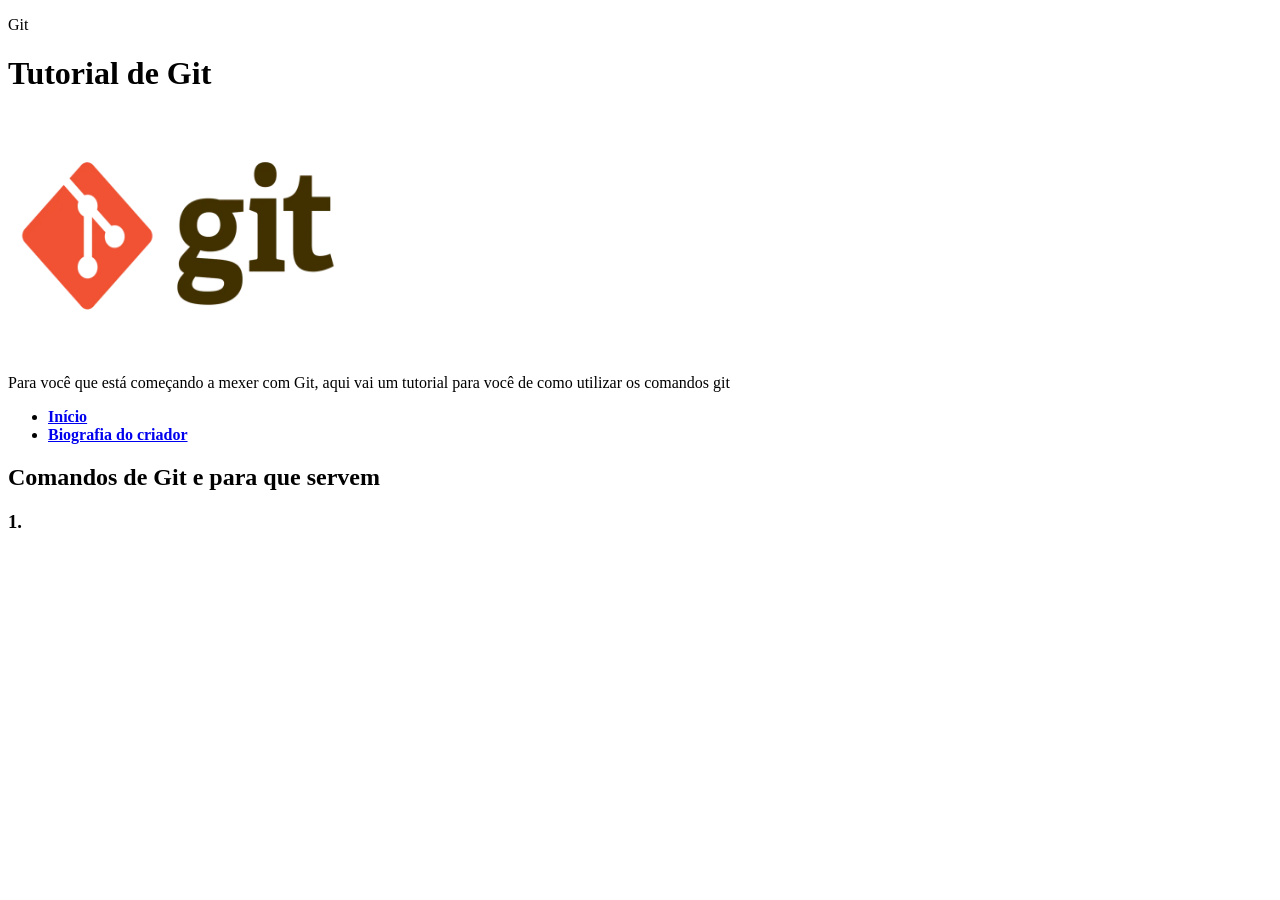
==== index.html @ bdd1e659 "Criação inicial da página index.html" ====
<!DOCTYPE html>
<html lang="pt-br">
<head>
    <meta charset="UTF-8">
    <meta name="viewport" content="width=device-width, initial-scale=1.0">
    <title>Tutorial de Git | Início</title>
    <link rel="stylesheet" href="./style/style.css">
</head>
<body>
    <header class="cabecalho">
        <div class="container">
            <p class="etiqueta">Git</p>

            <h1>Tutorial de Git</h1>
            <div class="container-imagens">
                <img src="./img/git.jpg" alt="Foto de Git" width="340" height="240">
            </div>

            <p class="subtitulo">
                Para você que está começando a mexer com Git, aqui vai um tutorial para você de como utilizar os comandos git
            </p>

            <nav class="menu-principal">
                <ul class="menu-lista">
                    <li><strong><a class="menu-link" href="./index.html">Início</a></strong></li>
                    <li><strong><a class="menu-link" href="./pages/biografia.html">Biografia do criador</a></strong></li>
                </ul>
            </nav>
        </div>
    </header>

    <main>
        <section class="secao-dicas">
            <div class="container">
                <h2 class="titulo-secao">Comandos de Git e para que servem</h2>

                <div class="grade-cards">
                    <article class="card">
                        <h3>1. </h3>
                    </article>
                </div>
            </div>
        </section>
    </main>

    
</body>
</html>
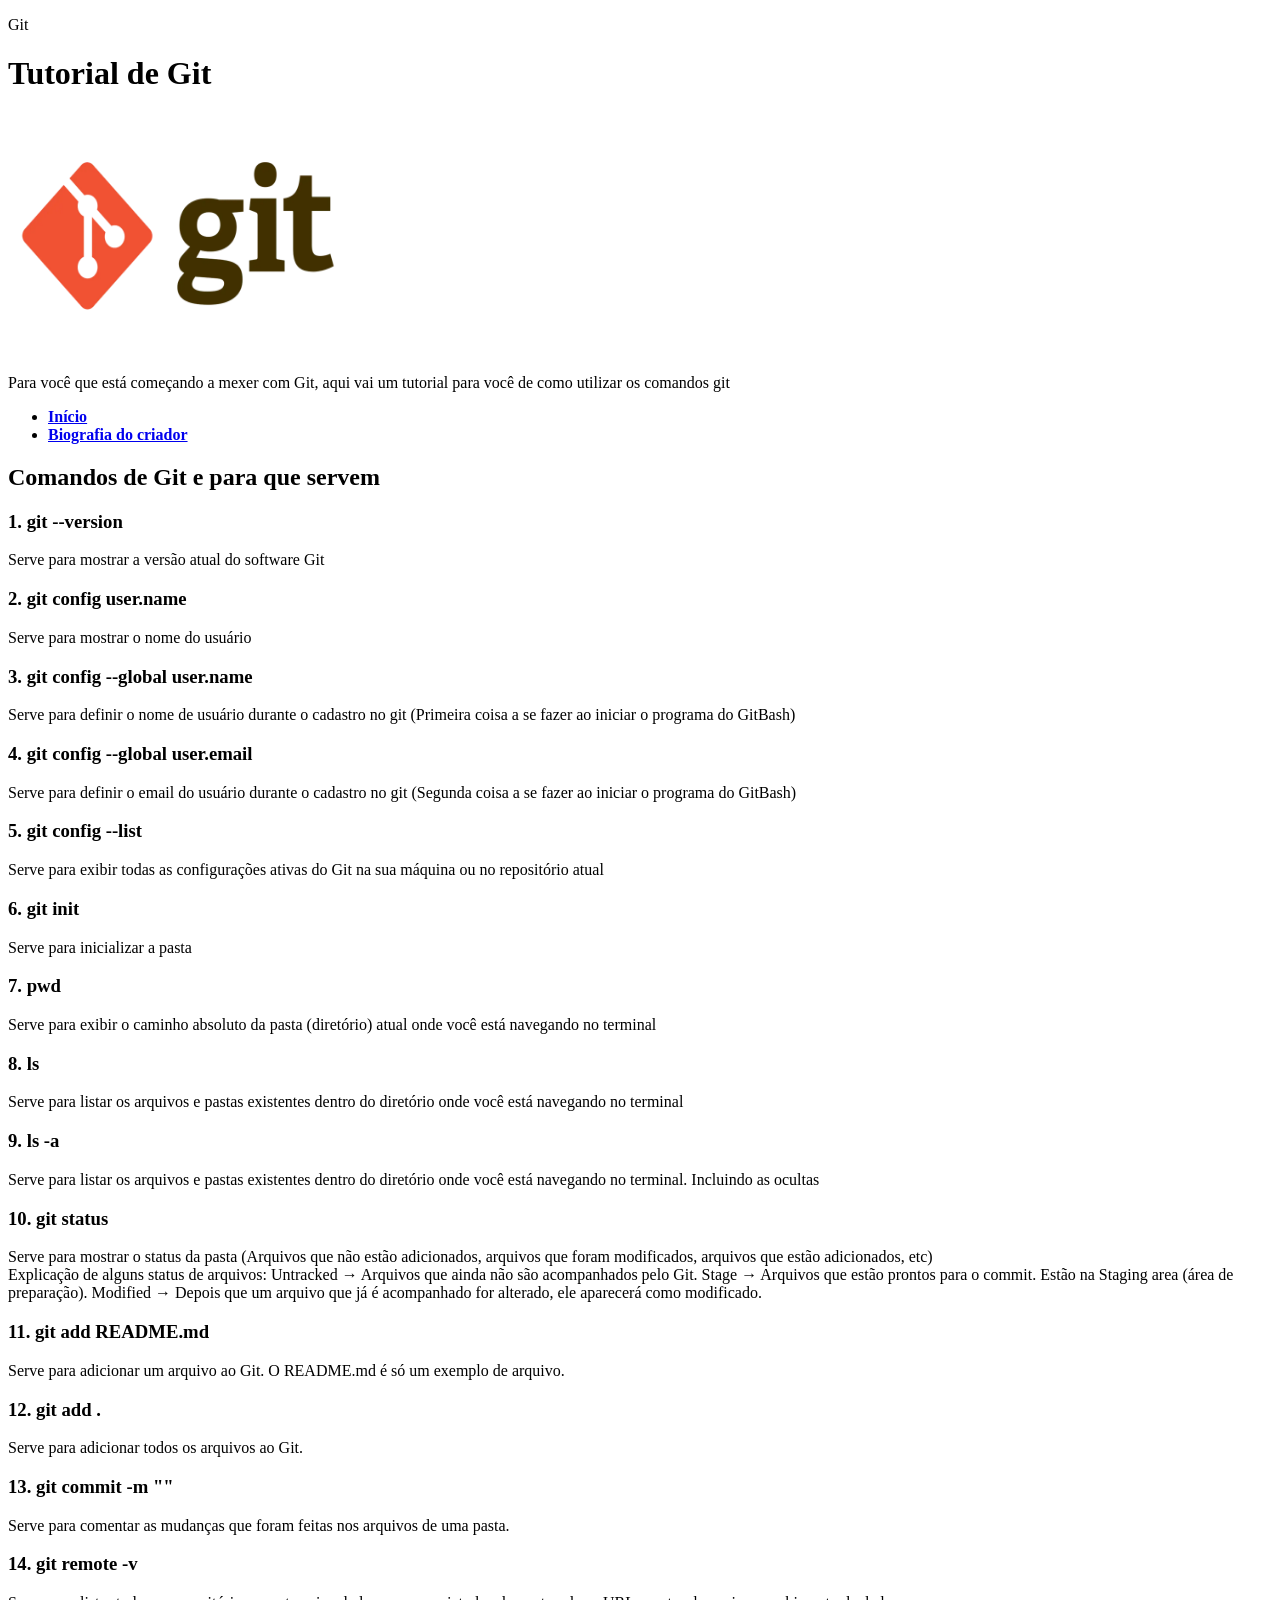
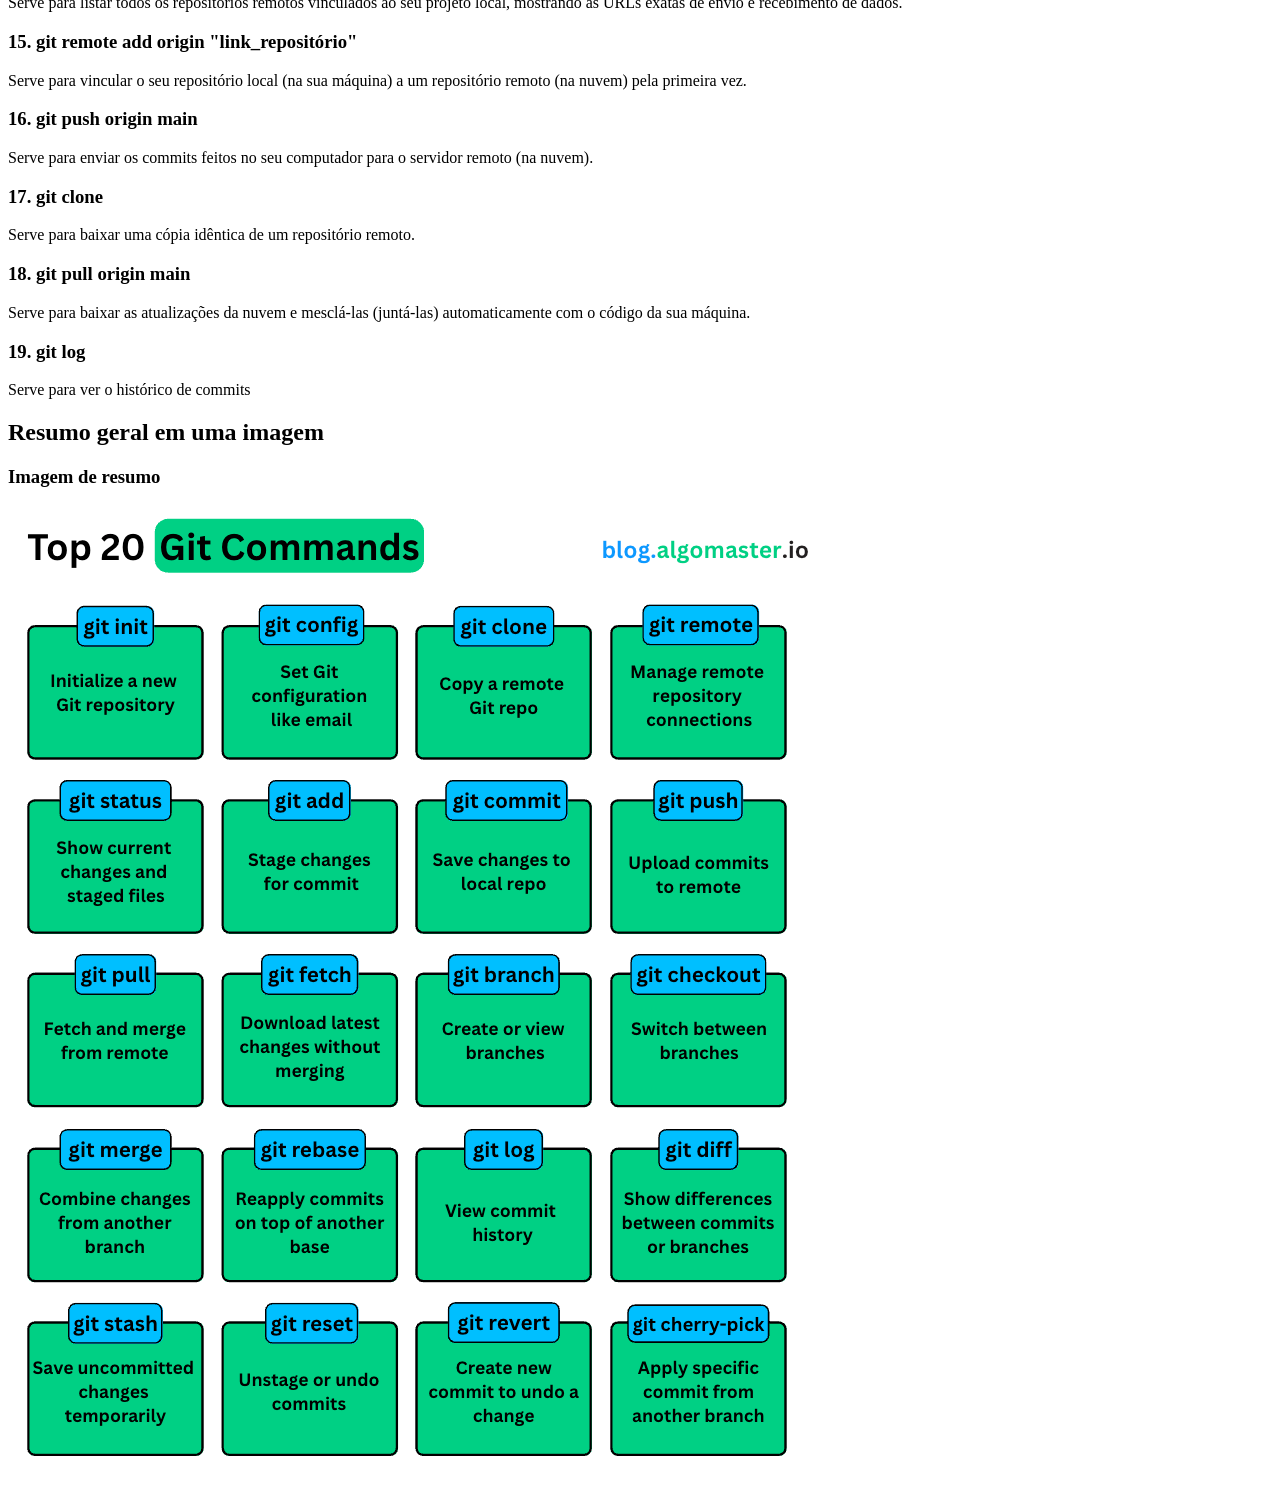
==== commit 0b68da75: "Terminação da página index.html. Adição da imagem resumo.jpg na página img. Criação sem conteúdo (ai" ====
--- a/index.html
+++ b/index.html
@@ -36,7 +36,113 @@
 
                 <div class="grade-cards">
                     <article class="card">
-                        <h3>1. </h3>
+                        <h3>1. git --version</h3>
+                        <p>Serve para mostrar a versão atual do software Git</p>
+                    </article>
+
+                    <article class="card">
+                        <h3>2. git config user.name</h3>
+                        <p>Serve para mostrar o nome do usuário</p>
+                    </article>
+
+                    <article class="card">
+                        <h3>3. git config --global user.name</h3>
+                        <p>Serve para definir o nome de usuário durante o cadastro no git (Primeira coisa a se fazer ao iniciar o programa do GitBash)</p>
+                    </article>
+
+                    <article class="card">
+                        <h3>4. git config --global user.email</h3>
+                        <p>Serve para definir o email do usuário durante o cadastro no git (Segunda coisa a se fazer ao iniciar o programa do GitBash)</p>
+                    </article>
+
+                    <article class="card">
+                        <h3>5. git config --list</h3>
+                        <p>Serve para exibir todas as configurações ativas do Git na sua máquina ou no repositório atual</p>
+                    </article>
+
+                    <article class="card">
+                        <h3>6. git init</h3>
+                        <p>Serve para inicializar a pasta</p>
+                    </article>
+
+                    <article class="card">
+                        <h3>7. pwd</h3>
+                        <p>Serve para exibir o caminho absoluto da pasta (diretório) atual onde você está navegando no terminal</p>
+                    </article>
+
+                    <article class="card">
+                        <h3>8. ls</h3>
+                        <p>Serve para listar os arquivos e pastas existentes dentro do diretório onde você está navegando no terminal</p>
+                    </article>
+
+                    <article class="card">
+                        <h3>9. ls -a</h3>
+                        <p>Serve para listar os arquivos e pastas existentes dentro do diretório onde você está navegando no terminal. Incluindo as ocultas</p>
+                    </article>
+
+                    <article class="card">
+                        <h3>10. git status</h3>
+                        <p>
+                            Serve para mostrar o status da pasta (Arquivos que não estão adicionados, arquivos que foram modificados, arquivos que estão adicionados, etc)
+                            <br>
+                            Explicação de alguns status de arquivos: 
+                            Untracked → Arquivos que ainda não são acompanhados pelo Git.
+                            Stage → Arquivos que estão prontos para o commit. Estão na Staging area (área de preparação).
+                            Modified → Depois que um arquivo que já é acompanhado for alterado, ele aparecerá como modificado.
+                        </p>
+                    </article>
+
+                    <article class="card">
+                        <h3>11. git add README.md</h3>
+                        <p>Serve para adicionar um arquivo ao Git. O README.md é só um exemplo de arquivo.</p>
+                    </article>
+
+                    <article class="card">
+                        <h3>12. git add .</h3>
+                        <p>Serve para adicionar todos os arquivos ao Git.</p>
+                    </article>
+
+                    <article class="card">
+                        <h3>13. git commit -m ""</h3>
+                        <p>Serve para comentar as mudanças que foram feitas nos arquivos de uma pasta.</p>
+                    </article>
+
+                    <article class="card">
+                        <h3>14. git remote -v</h3>
+                        <p>Serve para listar todos os repositórios remotos vinculados ao seu projeto local, mostrando as URLs exatas de envio e recebimento de dados.</p>
+                    </article>
+
+                    <article class="card">
+                        <h3>15. git remote add origin "link_repositório"</h3>
+                        <p>Serve para vincular o seu repositório local (na sua máquina) a um repositório remoto (na nuvem) pela primeira vez.</p>
+                    </article>
+
+                    <article class="card">
+                        <h3>16. git push origin main</h3>
+                        <p>Serve para enviar os commits feitos no seu computador para o servidor remoto (na nuvem).</p>
+                    </article>
+
+                    <article class="card">
+                        <h3>17. git clone</h3>
+                        <p>Serve para baixar uma cópia idêntica de um repositório remoto.</p>
+                    </article>
+
+                    <article class="card">
+                        <h3>18. git pull origin main</h3>
+                        <p>Serve para baixar as atualizações da nuvem e mesclá-las (juntá-las) automaticamente com o código da sua máquina.</p>
+                    </article>
+
+                    <article class="card">
+                        <h3>19. git log</h3>
+                        <p>Serve para ver o histórico de commits</p>
+                    </article>
+                </div>
+                
+                <h2>Resumo geral em uma imagem</h2>
+                <div class="grade-cards-image">
+                    <article class="card-image">
+                        <h3>Imagem de resumo</h3>
+                        <img src="./img/resumo.jpg" alt="Imagem de resumo sobre alguns comandos de git">
                     </article>
                 </div>
             </div>
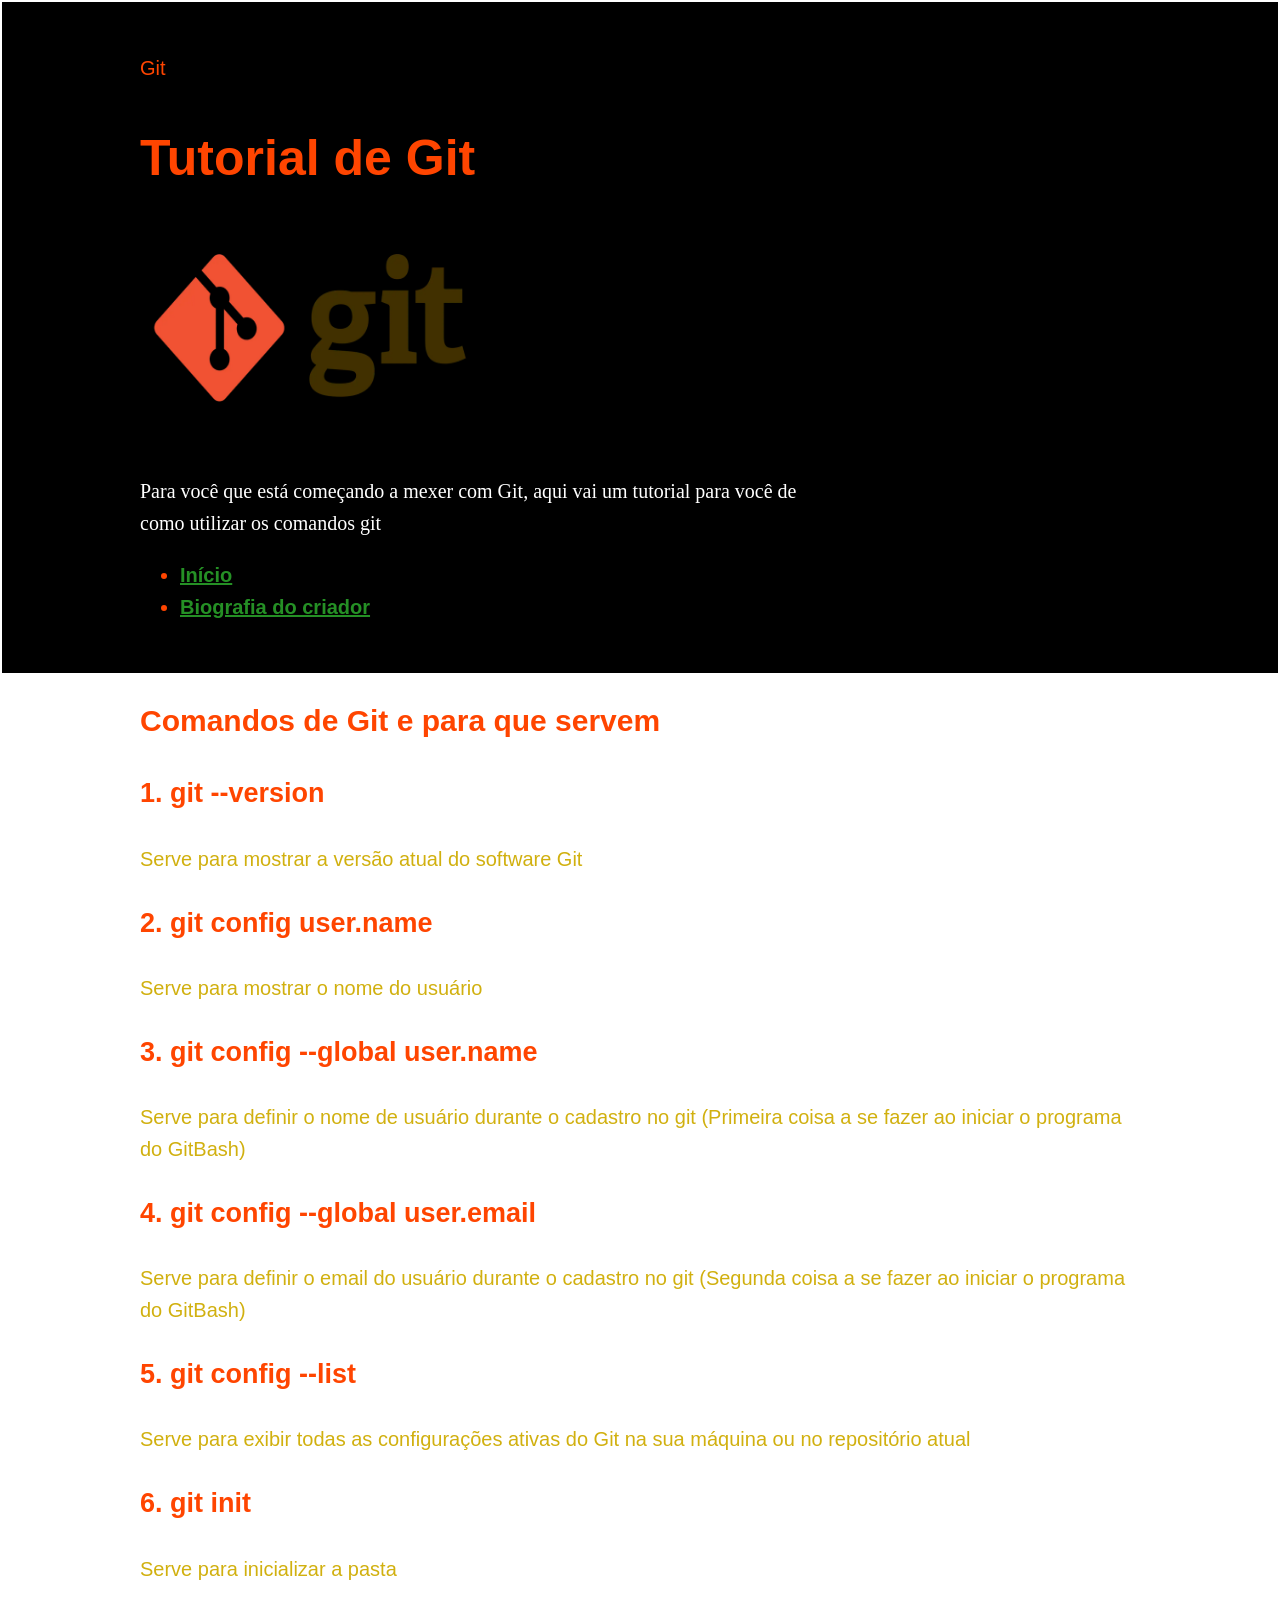
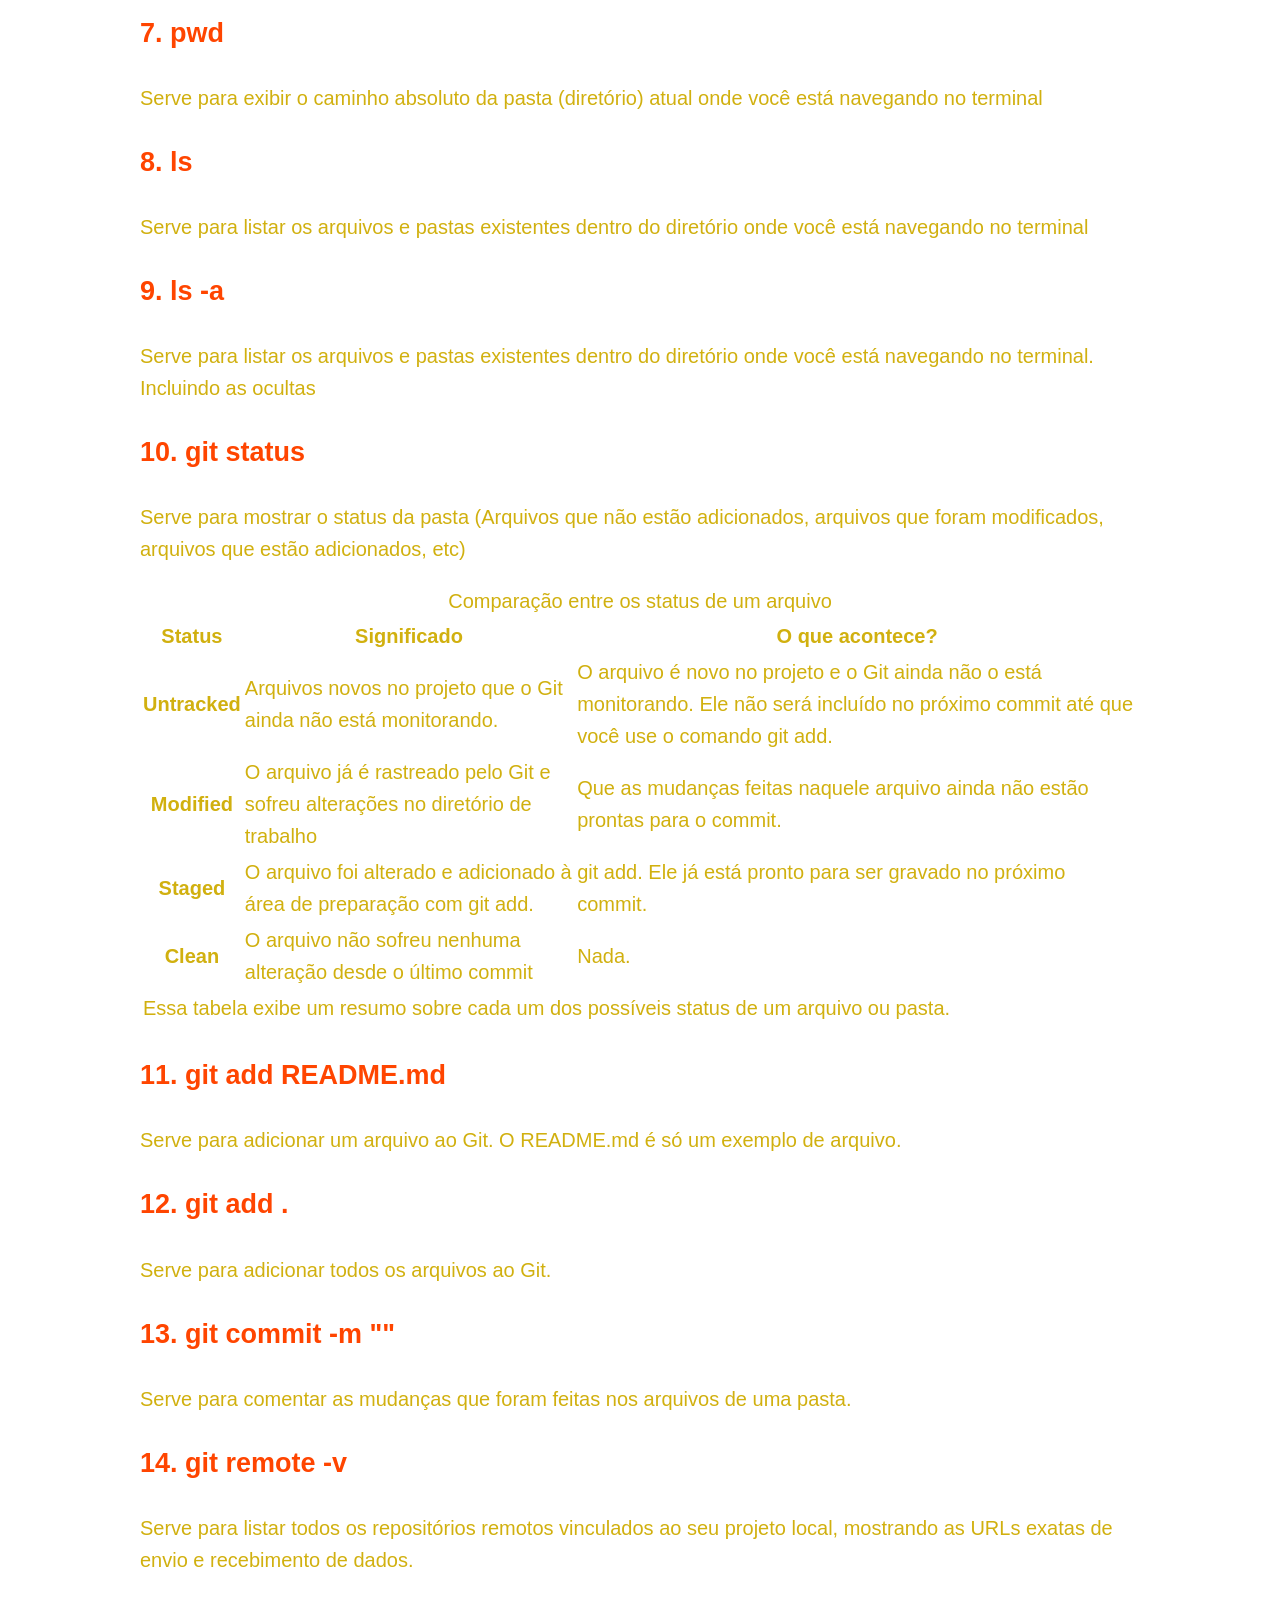
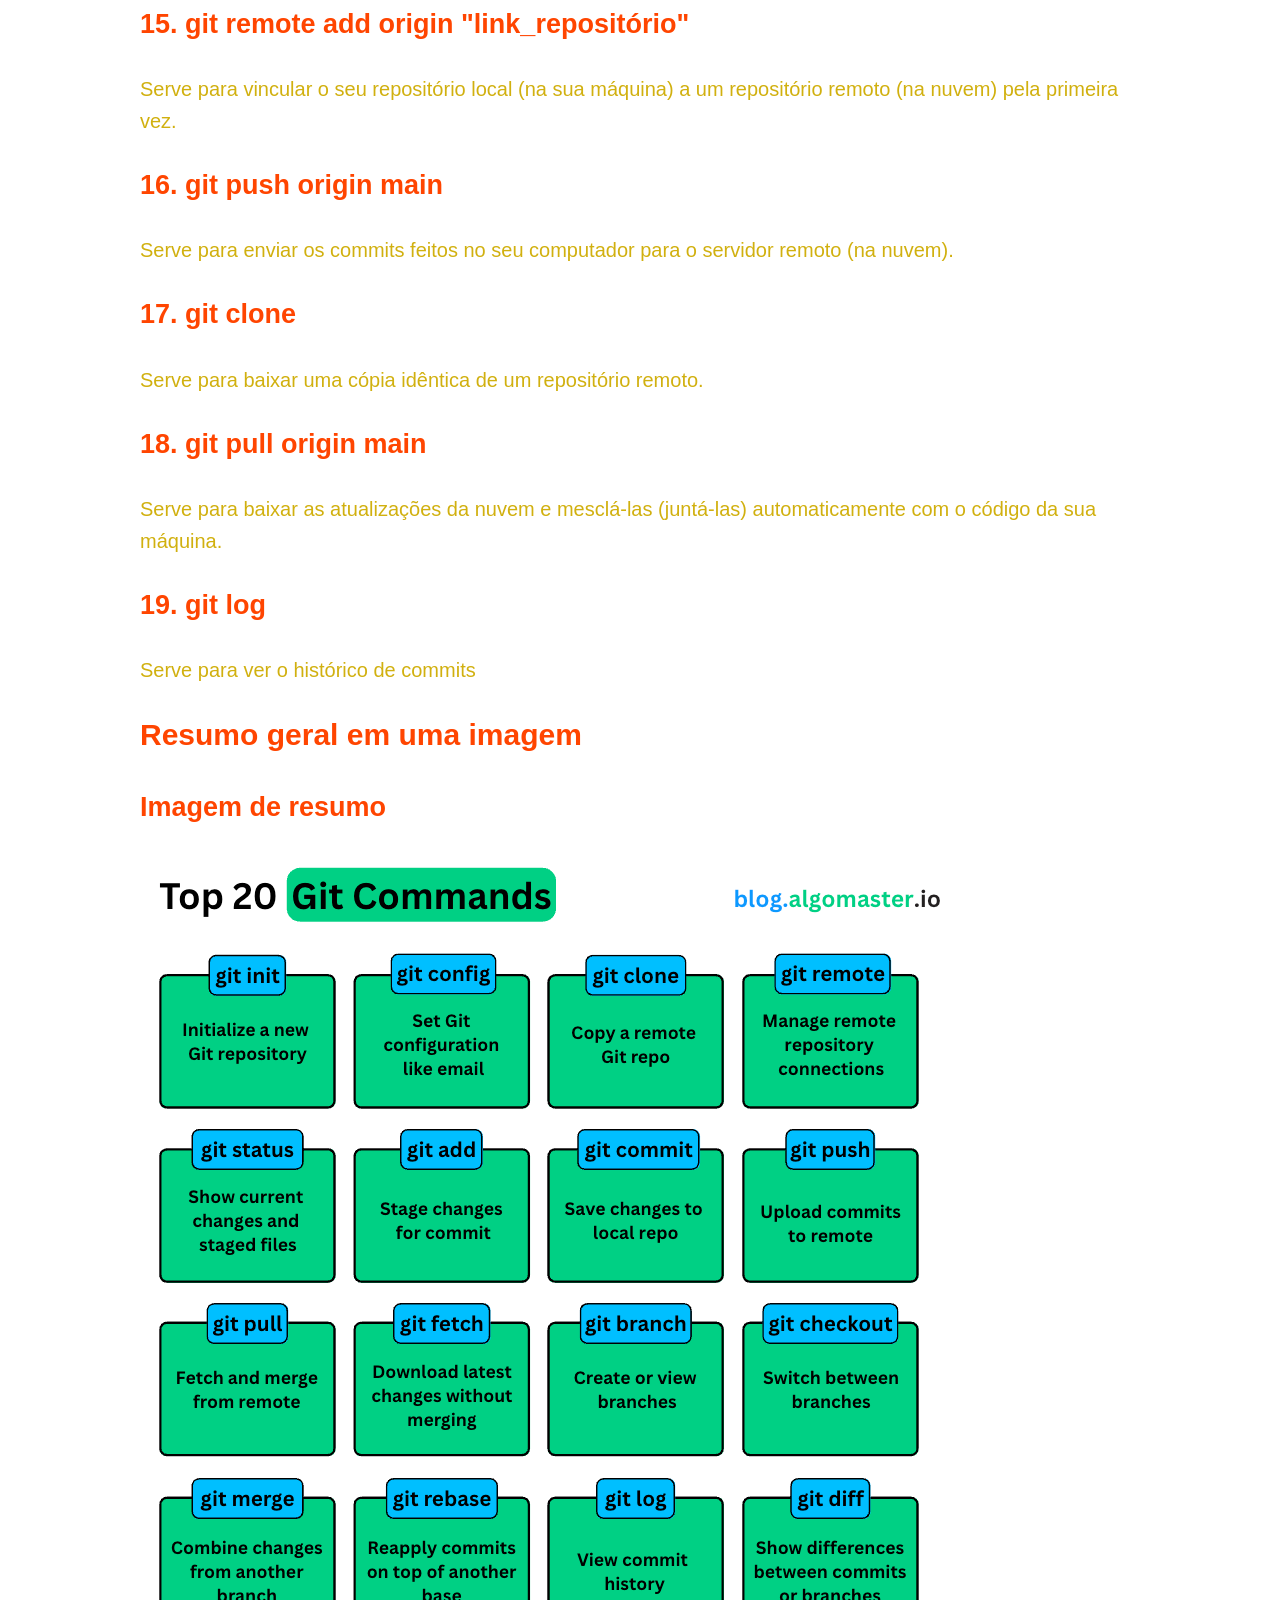
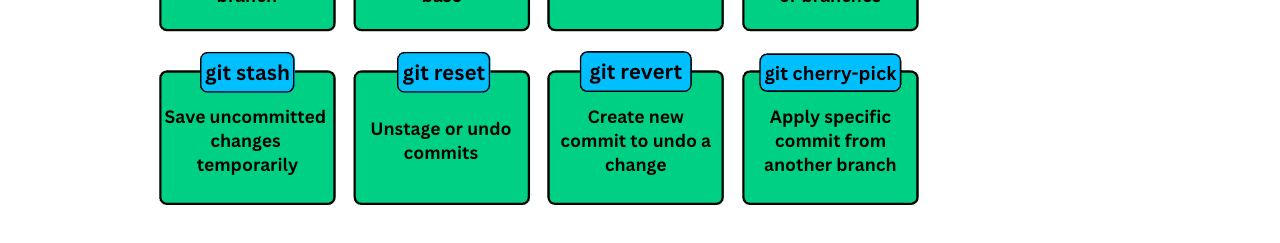
==== commit 3667ea1b: "Criação de uma tabela sem estilização (ainda) na página index.html" ====
--- a/index.html
+++ b/index.html
@@ -82,15 +82,49 @@
 
                     <article class="card">
                         <h3>10. git status</h3>
-                        <p>
-                            Serve para mostrar o status da pasta (Arquivos que não estão adicionados, arquivos que foram modificados, arquivos que estão adicionados, etc)
-                            <br>
-                            Explicação de alguns status de arquivos: 
-                            Untracked → Arquivos que ainda não são acompanhados pelo Git.
-                            Stage → Arquivos que estão prontos para o commit. Estão na Staging area (área de preparação).
-                            Modified → Depois que um arquivo que já é acompanhado for alterado, ele aparecerá como modificado.
-                        </p>
+                        <p>Serve para mostrar o status da pasta (Arquivos que não estão adicionados, arquivos que foram modificados, arquivos que estão adicionados, etc)</p>
                     </article>
+
+                    <table class="tabela-status">
+                        <caption>Comparação entre os status de um arquivo</caption>
+                        <thead>
+                            <tr>
+                                <th scope="col">Status</th>
+                                <th scope="col">Significado</th>
+                                <th scope="col">O que acontece?</th>
+                            </tr>
+                        </thead>
+                        <tbody>
+                            <tr>
+                                <th scope="row">Untracked</th>
+                                <td>Arquivos novos no projeto que o Git ainda não está monitorando.</td>
+                                <td> O arquivo é novo no projeto e o Git ainda não o está monitorando. Ele não será incluído no próximo commit até que você use o comando git add.</td>
+                            </tr>
+
+                            <tr>
+                                <th scope="row">Modified</th>
+                                <td>O arquivo já é rastreado pelo Git e sofreu alterações no diretório de trabalho</td>
+                                <td>Que as mudanças feitas naquele arquivo ainda não estão prontas para o commit.</td>
+                            </tr>
+
+                            <tr>
+                                <th scope="row">Staged</th>
+                                <td> O arquivo foi alterado e adicionado à área de preparação com git add.</td>
+                                <td>git add. Ele já está pronto para ser gravado no próximo commit.</td>
+                            </tr>
+
+                            <tr>
+                                <th scope="row">Clean</th>
+                                <td>O arquivo não sofreu nenhuma alteração desde o último commit</td>
+                                <td>Nada.</td>
+                            </tr>
+                        </tbody>
+                        <tfoot>
+                            <tr>
+                                <td colspan="3">Essa tabela exibe um resumo sobre cada um dos possíveis status de um arquivo ou pasta.</td>
+                            </tr>
+                        </tfoot>
+                    </table>
 
                     <article class="card">
                         <h3>11. git add README.md</h3>
--- a/style/style.css
+++ b/style/style.css
@@ -0,0 +1,58 @@
+*{
+    box-sizing: border-box;
+}
+
+body{
+    margin: 2px;
+    
+    background-color: white;
+    color: rgb(209, 176, 15);
+
+    font-family: Arial, Helvetica, sans-serif;
+    font-size: 20px;
+    line-height: 1.6;
+}
+
+h1, h2, h3{
+    color: orangered;
+}
+
+h1{
+    font-size: 50px;
+    margin-bottom: 8px;
+}
+
+h2{
+    font-size: 30px;
+}
+
+h3{
+    font-size: 27px;
+}
+
+a{
+    color: rgb(37, 144, 37);
+}
+
+strong{
+    color: black;
+}
+
+.container{
+    width: 90%;
+    max-width: 1000px;
+    margin: 0 auto;
+}
+
+.cabecalho{
+    background-color: black;
+    color: orangered;
+
+    padding: 30px;
+}
+
+.subtitulo{
+    color: white;
+    max-width: 700px;
+    font-family: 'Times New Roman', Times, serif;
+}
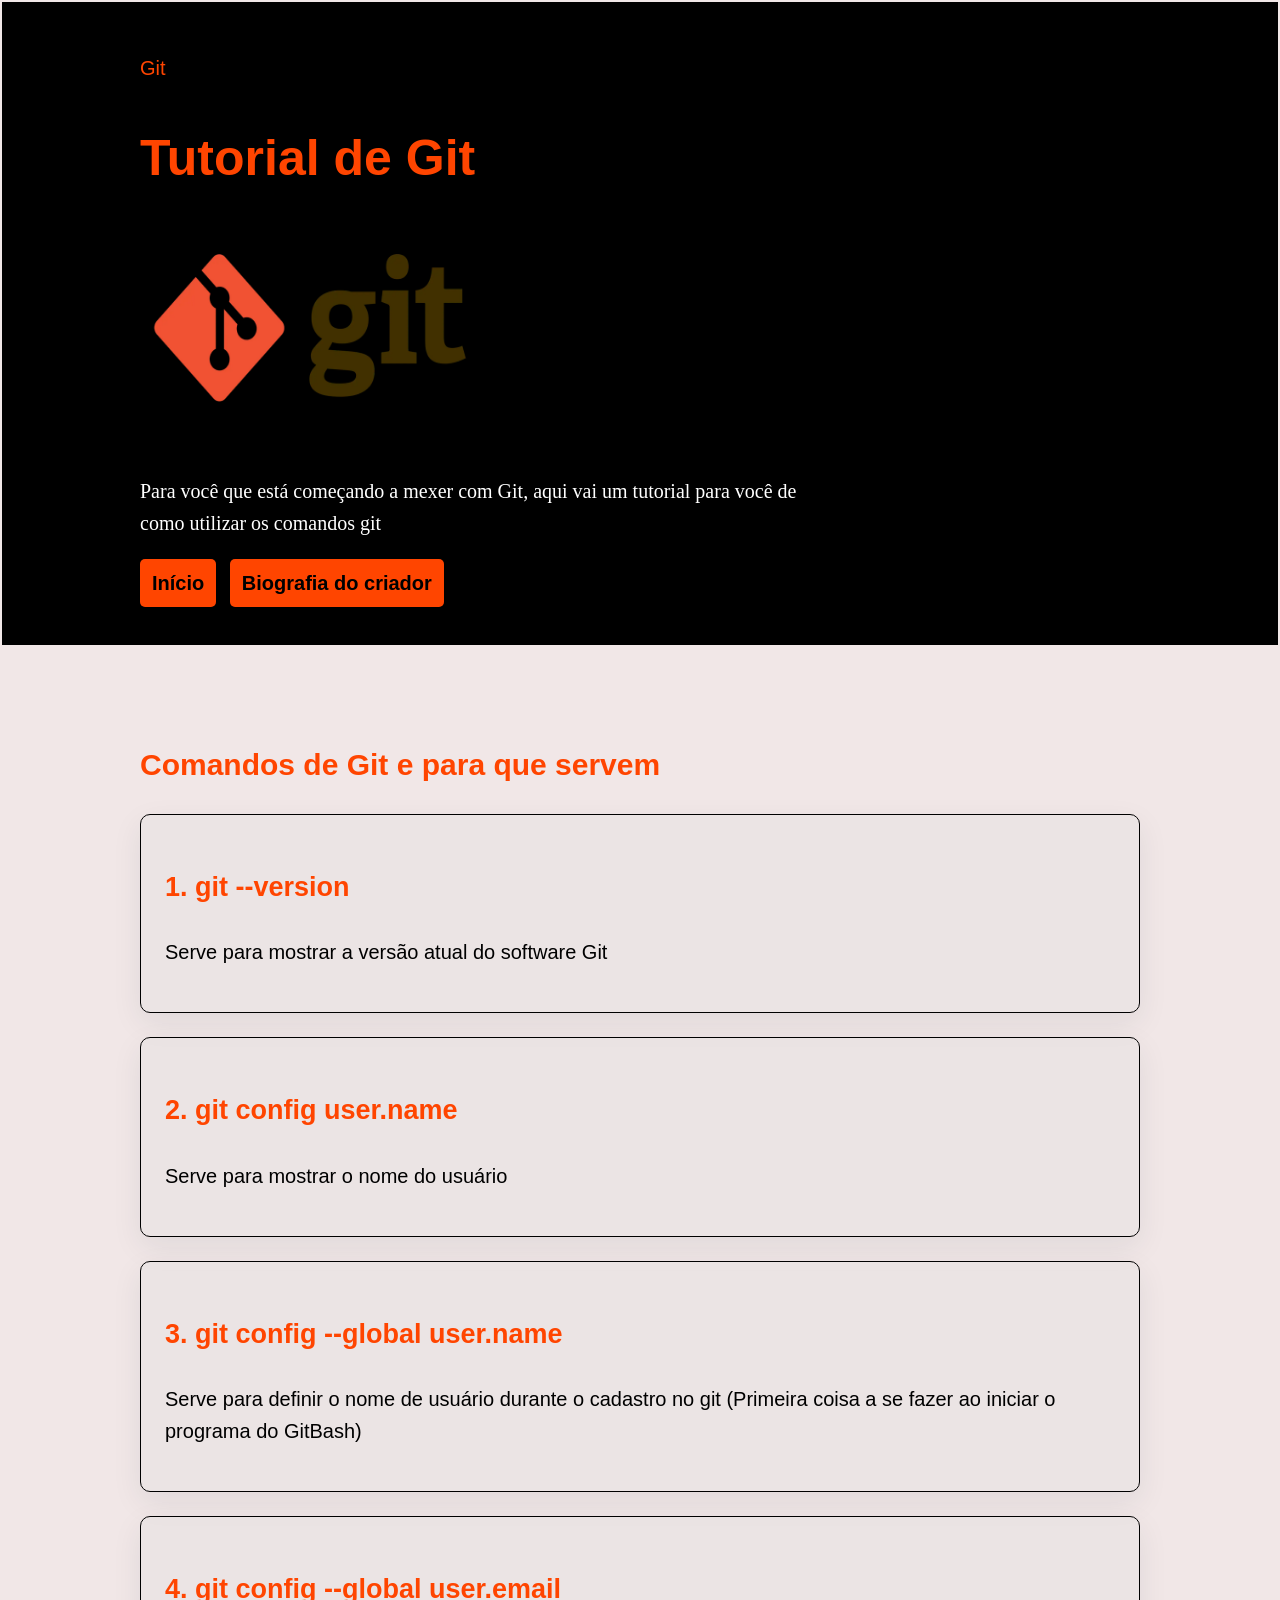
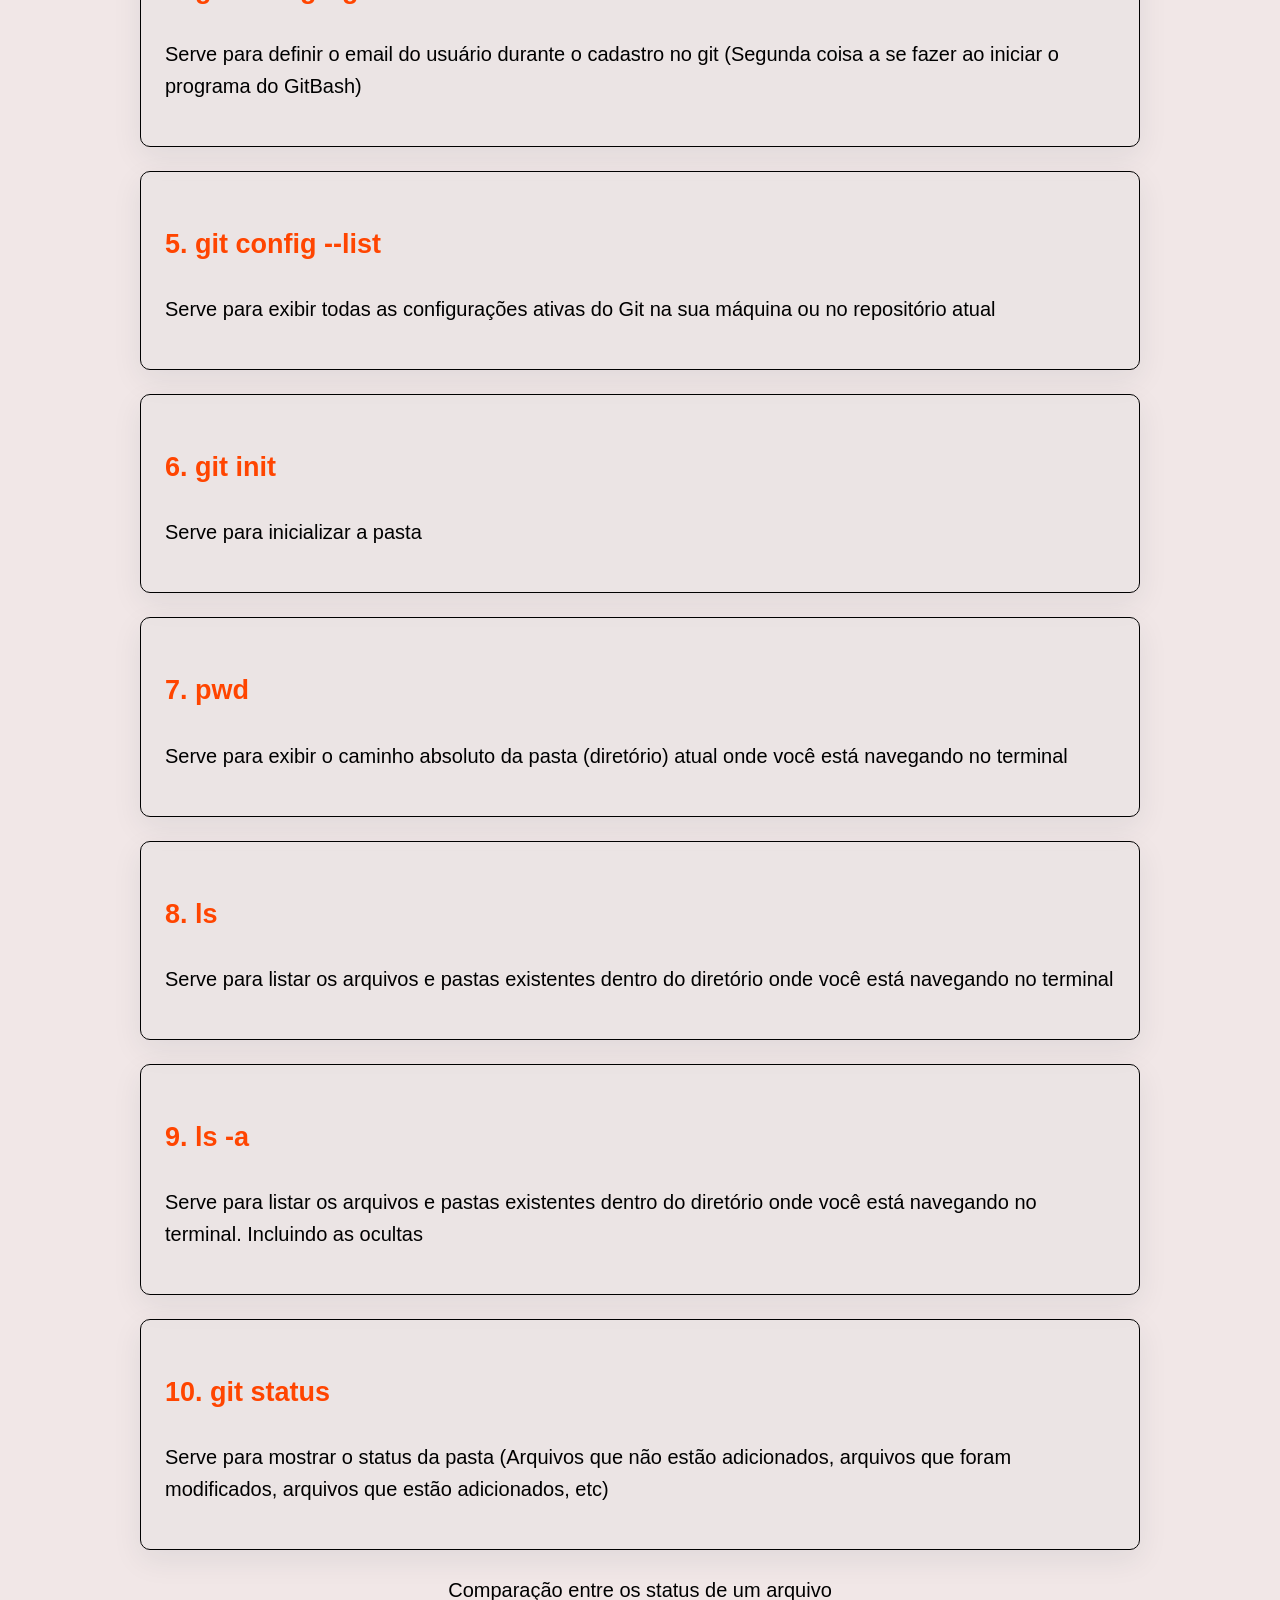
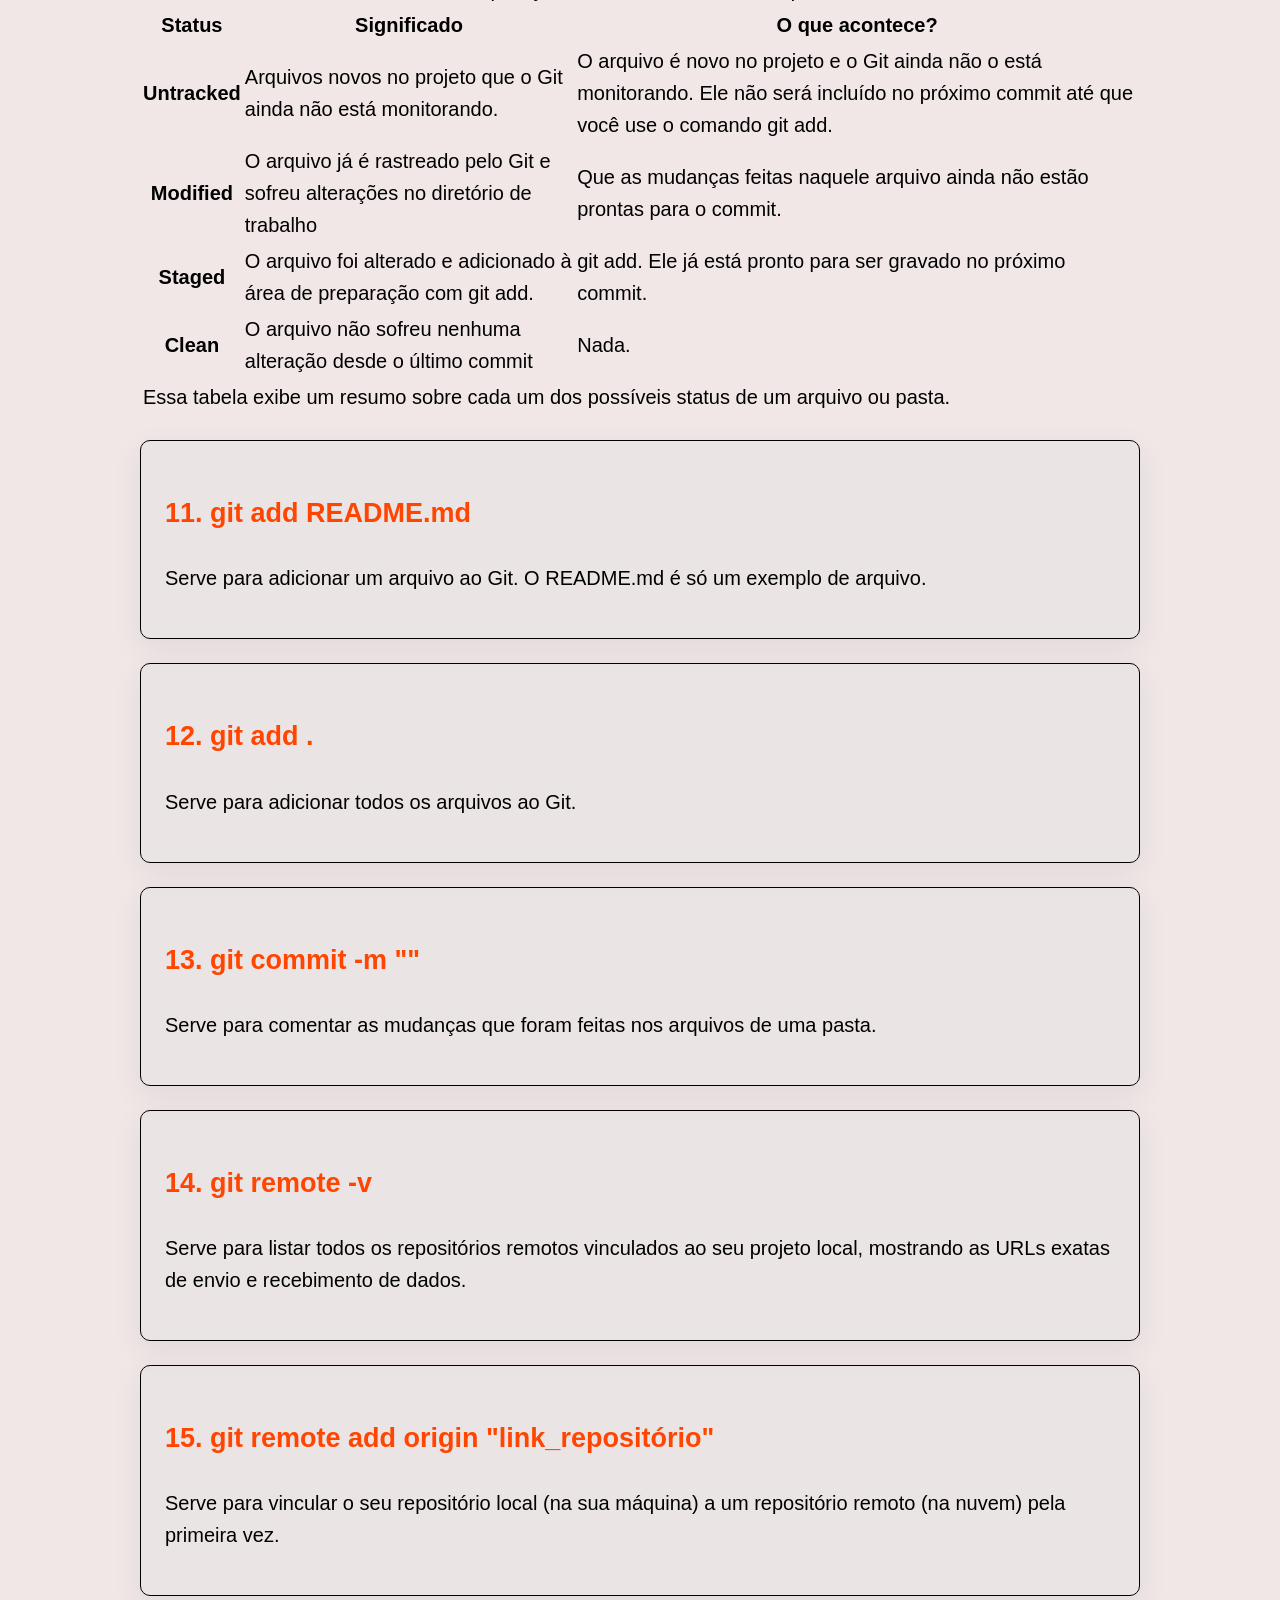
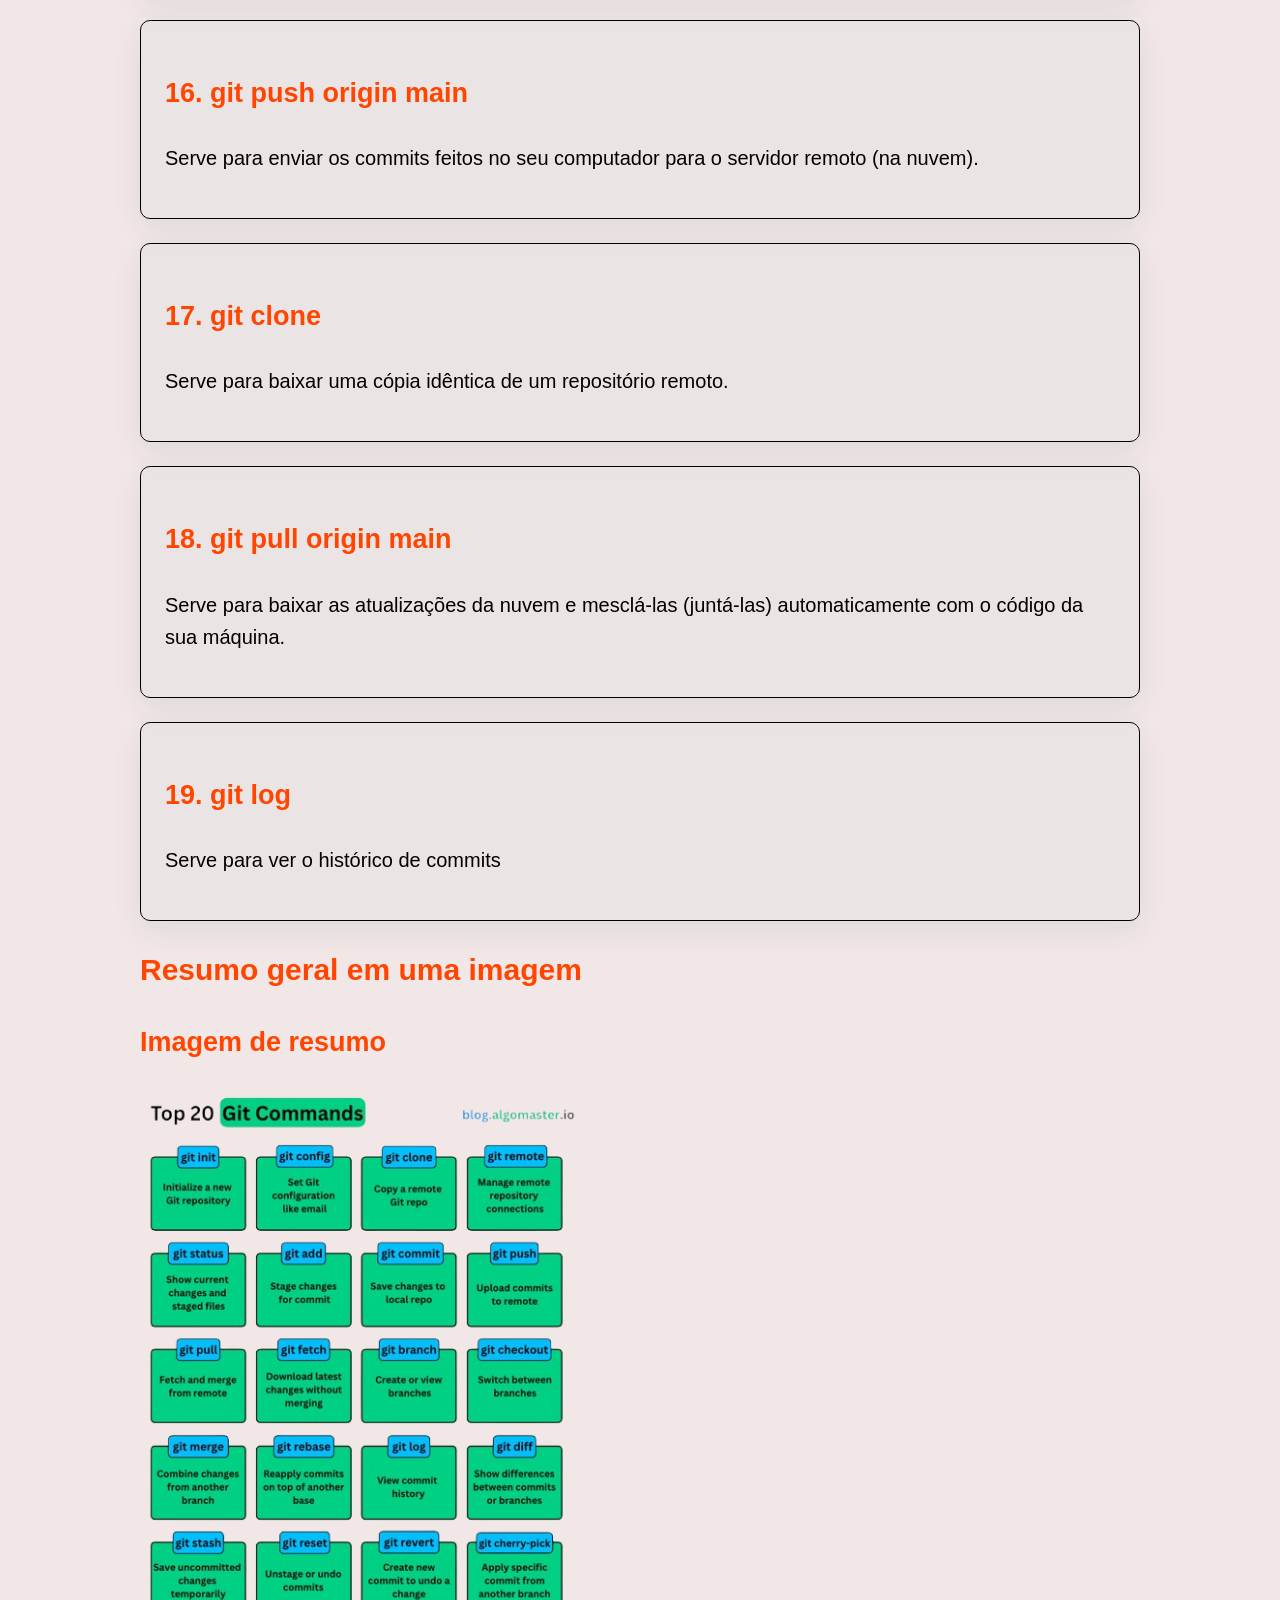
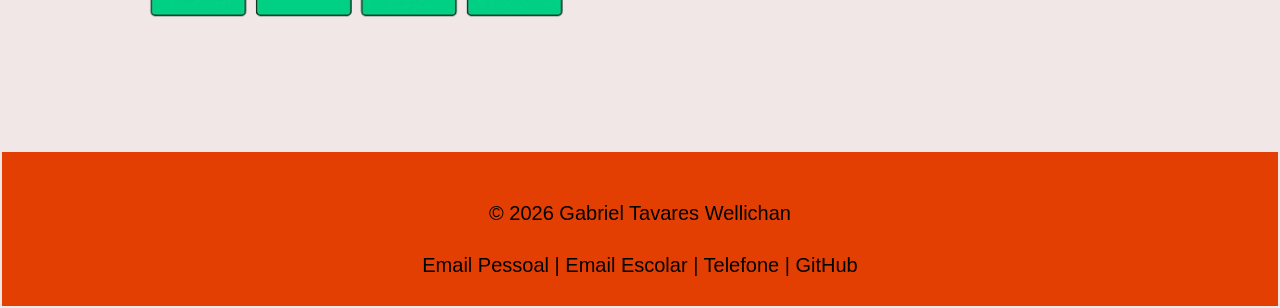
==== commit 80e5f74d: "Terminação da página index.html por completo menos sua estilização" ====
--- a/index.html
+++ b/index.html
@@ -176,13 +176,29 @@
                 <div class="grade-cards-image">
                     <article class="card-image">
                         <h3>Imagem de resumo</h3>
-                        <img src="./img/resumo.jpg" alt="Imagem de resumo sobre alguns comandos de git">
+                        <img src="./img/resumo.png" alt="Imagem de resumo sobre alguns comandos de git" width="440" height="540">
                     </article>
                 </div>
             </div>
         </section>
     </main>
 
+    <footer class="rodape">
+        <div class="container">
+            <p>&copy; 2026 Gabriel Tavares Wellichan</p>
+
+            <address>
+                <a href="mailto: biel.wellichan@gmail.com">Email Pessoal</a>
+                <span> | </span>
+                <a href="mailto: gabriel.wellichan@portalsesisp.org.br">Email Escolar</a>
+                <span> | </span>
+                <a href="tel:+5515998261009">Telefone</a>
+                <span> | </span>
+                <a href="https://github.com/bielwellichan-debug" target="_blank">GitHub</a>
+            </address>
+        </div>
+    </footer>
+
     
 </body>
 </html>
--- a/style/style.css
+++ b/style/style.css
@@ -5,8 +5,8 @@
 body{
     margin: 2px;
     
-    background-color: white;
-    color: rgb(209, 176, 15);
+    background-color: rgb(241, 231, 231);
+    color: rgb(0, 0, 0);
 
     font-family: Arial, Helvetica, sans-serif;
     font-size: 20px;
@@ -31,7 +31,7 @@
 }
 
 a{
-    color: rgb(37, 144, 37);
+    color: black;
 }
 
 strong{
@@ -55,4 +55,61 @@
     color: white;
     max-width: 700px;
     font-family: 'Times New Roman', Times, serif;
+}
+
+.menu-lista{
+    margin: 20px 0 0;
+    padding: 0;
+
+    list-style: none;
+}
+
+.menu-lista li{
+    display: inline-block;
+
+    margin-right: 8px;
+    margin-bottom: 8px;
+}
+
+.menu-link{
+    display: inline-block;
+
+    padding: 8px 12px;
+
+    background-color: orangered;
+    border-radius: 5px;
+
+    text-decoration: none;
+}
+
+.secao-dicas{
+    padding: 72px;
+}
+
+.grade-cards{
+    display: grid;
+    gap: 24px;
+}
+
+.card{
+    padding: 24px;
+    background-color: rgba(230, 225, 225, 0.5);
+    border: 1px solid black;
+    border-radius: 10px;
+    box-shadow: 0 10px 30px rgba(20, 45, 70, 0.08);
+}
+
+.rodape{
+    margin-top: 40px;
+    padding: 25px;
+    background-color: rgb(228, 63, 3);
+    text-align: center;
+}
+
+.rodape a{
+    text-decoration: none;
+}
+
+.rodape address{
+    font-style: normal;
 }
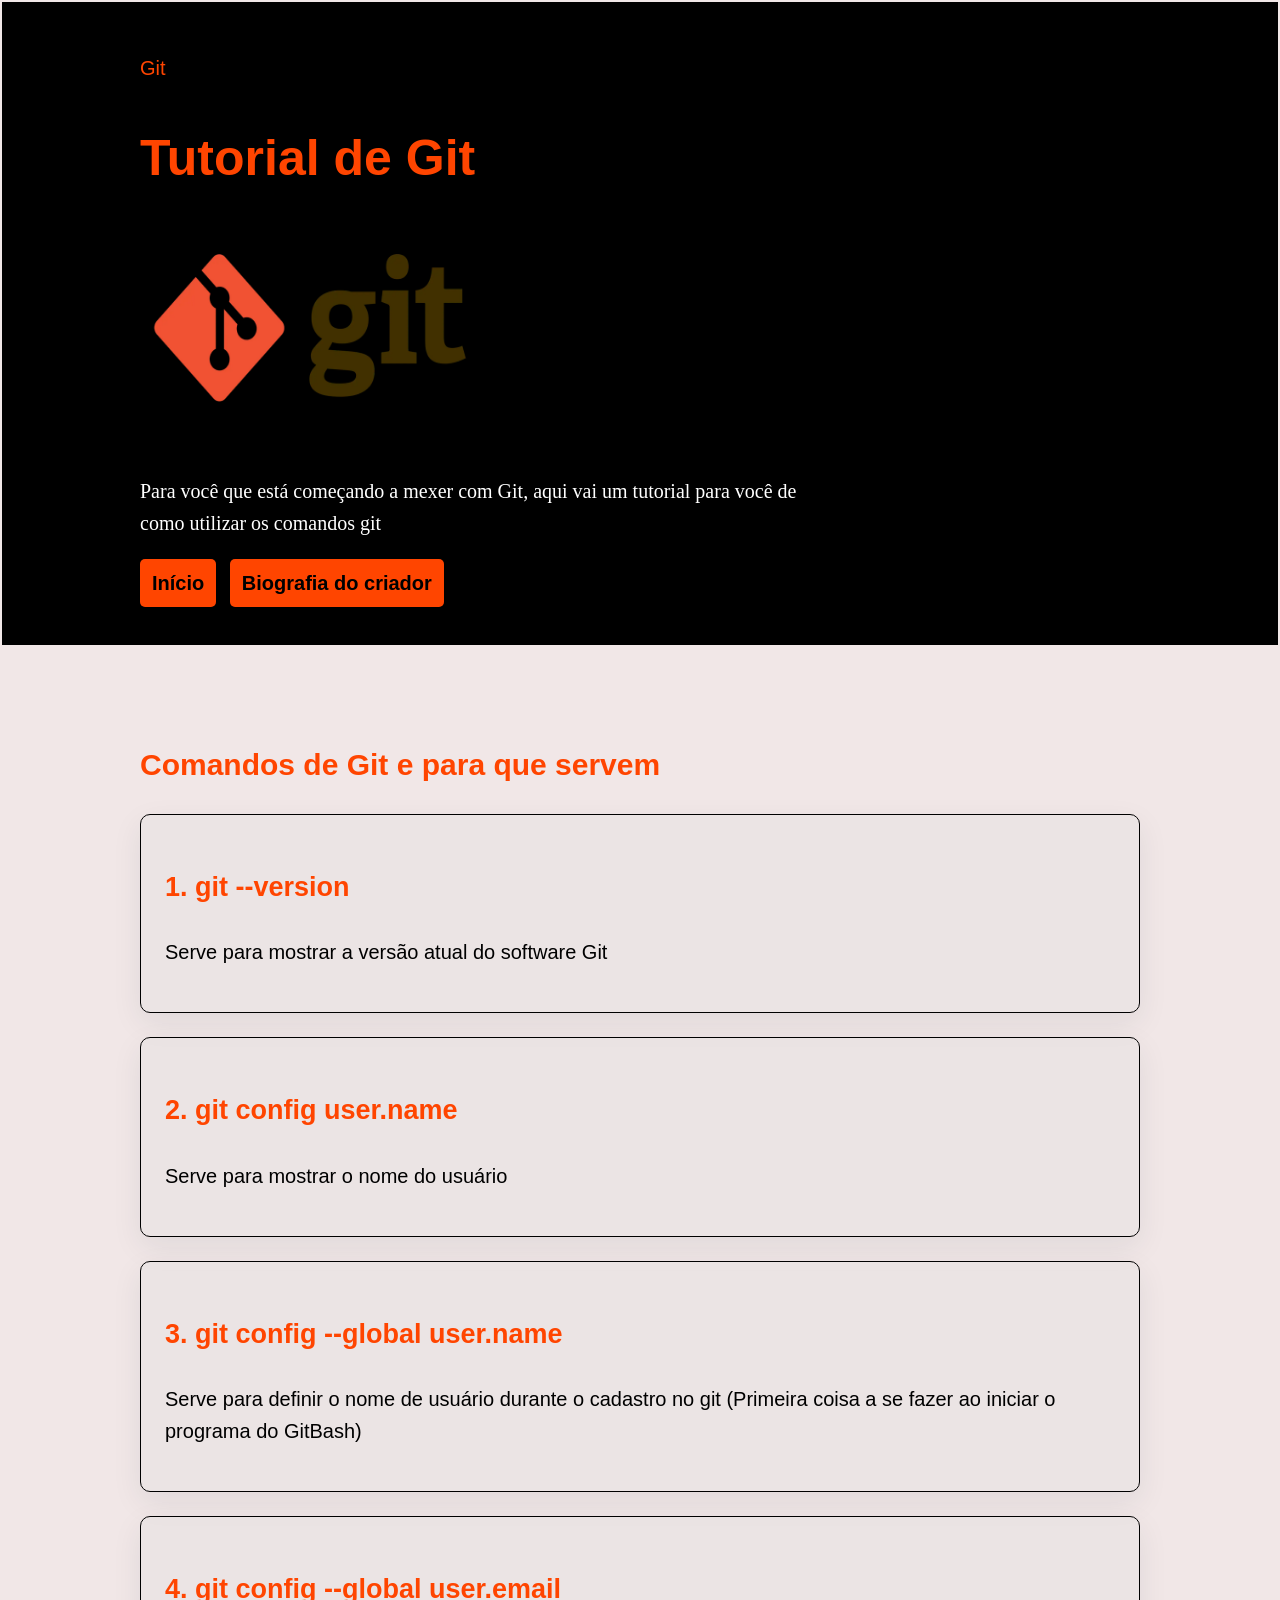
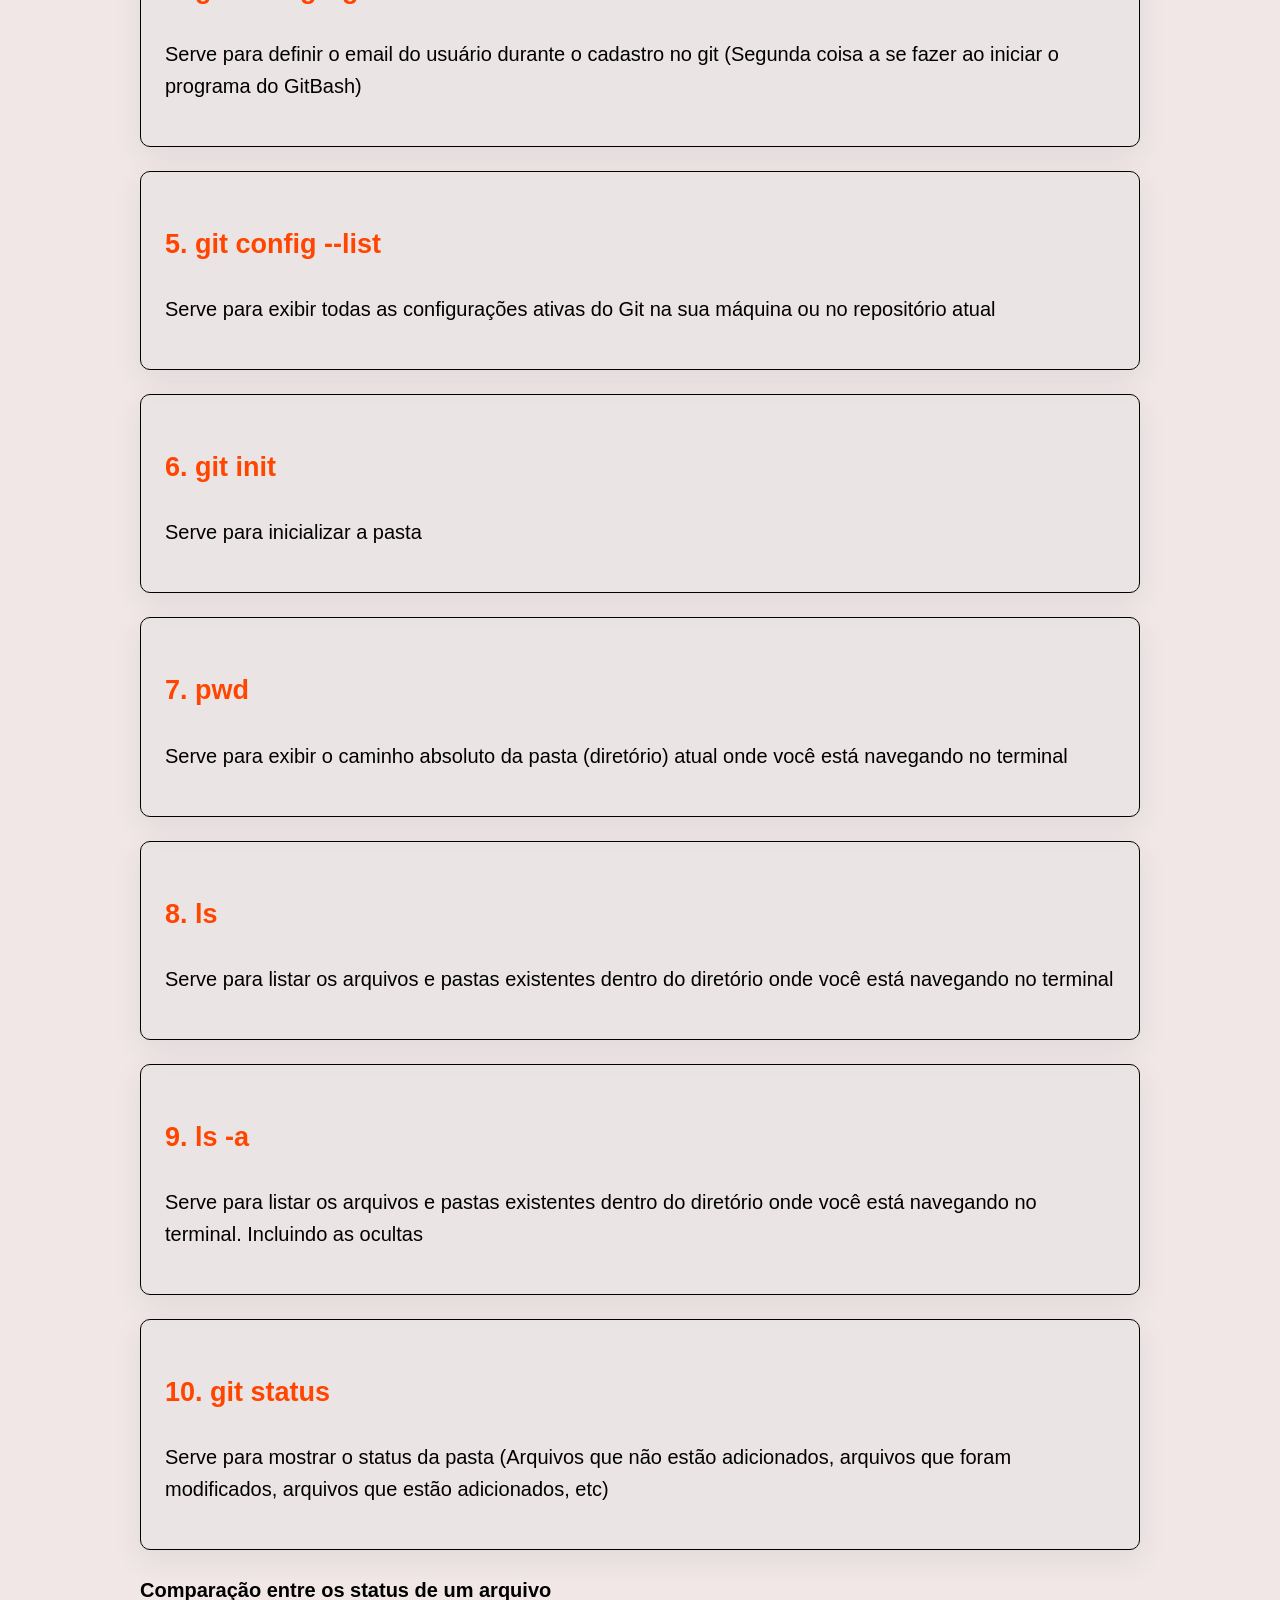
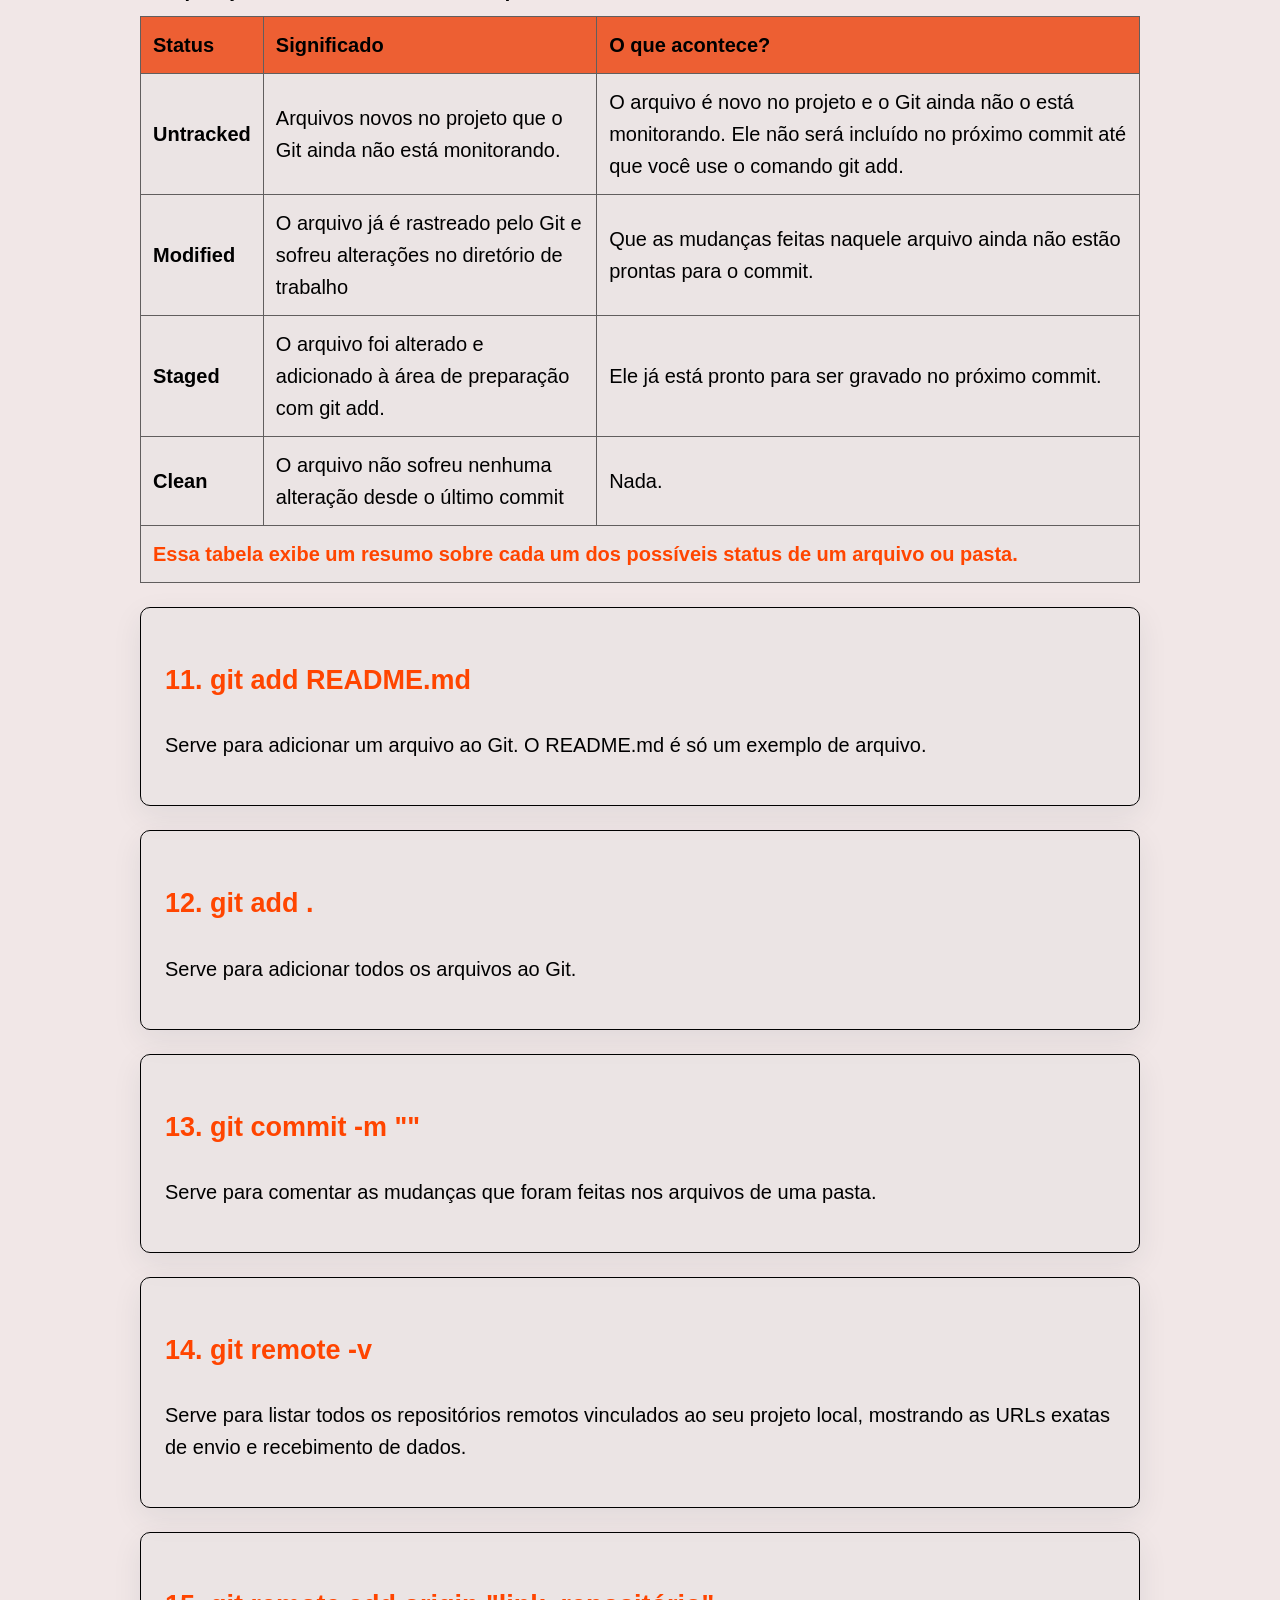
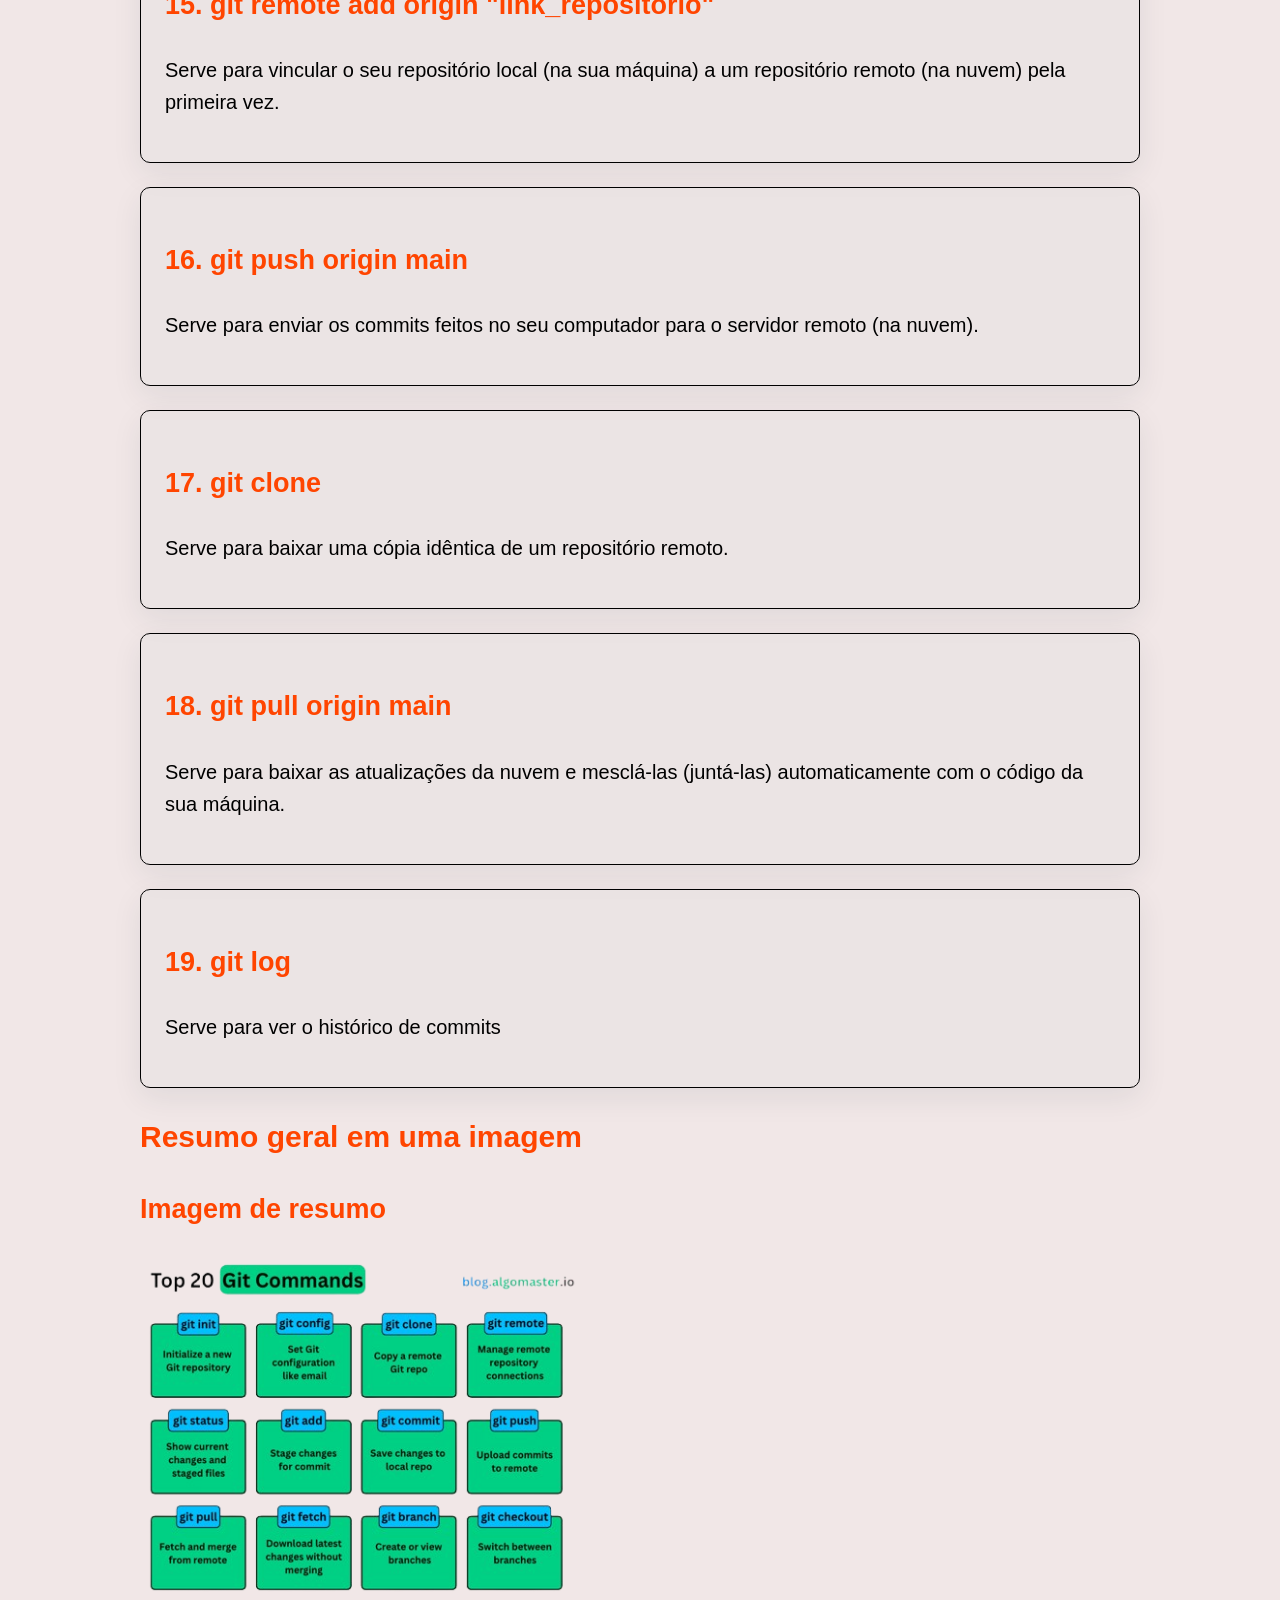
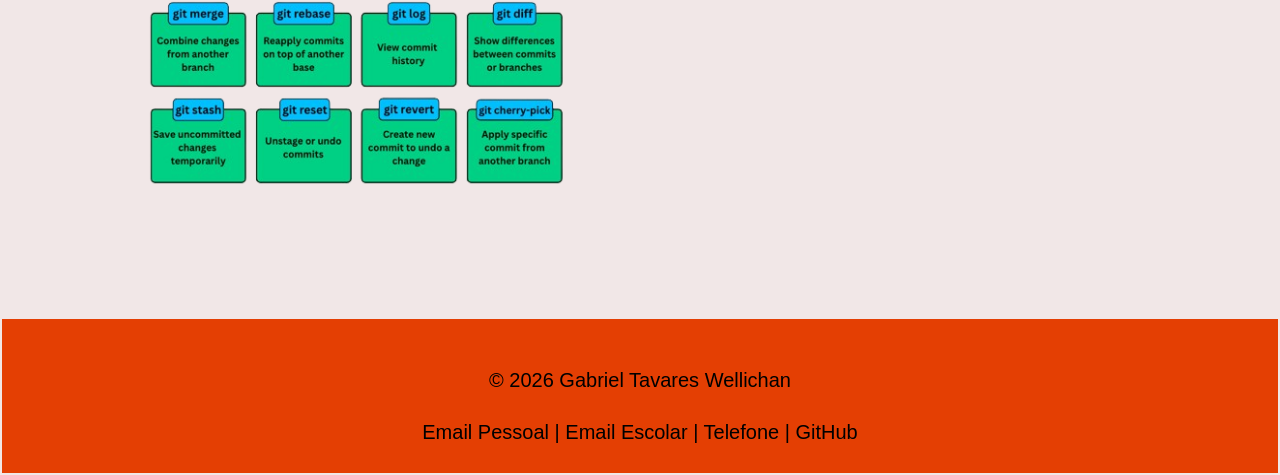
==== commit 6aa946fe: "Terminação da estilização da página index.html por meio da estilização style-index.css e Criação ini" ====
--- a/index.html
+++ b/index.html
@@ -5,6 +5,7 @@
     <meta name="viewport" content="width=device-width, initial-scale=1.0">
     <title>Tutorial de Git | Início</title>
     <link rel="stylesheet" href="./style/style.css">
+    <link rel="stylesheet" href="./style/style-index.css">
 </head>
 <body>
     <header class="cabecalho">
@@ -109,8 +110,8 @@
 
                             <tr>
                                 <th scope="row">Staged</th>
-                                <td> O arquivo foi alterado e adicionado à área de preparação com git add.</td>
-                                <td>git add. Ele já está pronto para ser gravado no próximo commit.</td>
+                                <td>O arquivo foi alterado e adicionado à área de preparação com git add.</td>
+                                <td>Ele já está pronto para ser gravado no próximo commit.</td>
                             </tr>
 
                             <tr>
@@ -121,7 +122,7 @@
                         </tbody>
                         <tfoot>
                             <tr>
-                                <td colspan="3">Essa tabela exibe um resumo sobre cada um dos possíveis status de um arquivo ou pasta.</td>
+                                <td colspan="3"><strong>Essa tabela exibe um resumo sobre cada um dos possíveis status de um arquivo ou pasta.</strong></td>
                             </tr>
                         </tfoot>
                     </table>
--- a/style/style-index.css
+++ b/style/style-index.css
@@ -0,0 +1,29 @@
+.tabela-status{
+    width: 100%;
+
+    border-collapse: collapse;
+    background-color: rgba(230, 225, 225, 0.5);
+}
+
+.tabela-status caption{
+    margin-bottom: 10px;
+
+    font-weight: bold;
+    text-align: left;
+}
+
+.tabela-status th, td{
+    padding: 12px;
+
+    border: 1px solid rgb(97, 94, 94);
+
+    text-align: left;
+}
+
+.tabela-status thead{
+    background-color: rgba(238, 60, 5, 0.788);
+}
+
+.tabela-status tfoot strong{
+    color: orangered;
+}
